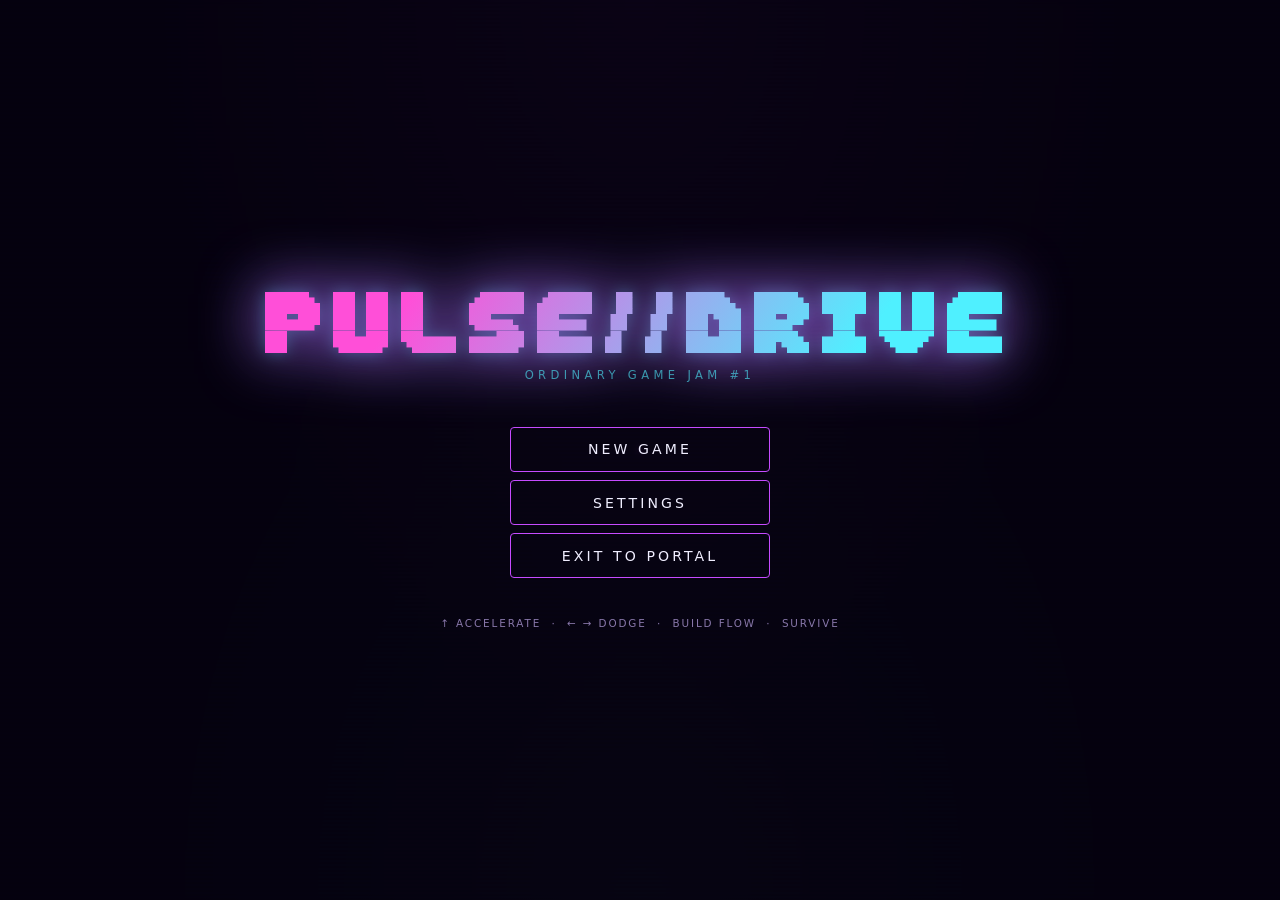
==== index.html @ c1e9ed29 "feat: Phase 7 — Polish pass SFX:   - Damage, die, near-miss, flow burst, checkpoint, upgrade pick,  " ====
<!doctype html>
<html lang="en">
<head>
  <meta charset="utf-8" />
  <meta name="viewport" content="width=device-width, initial-scale=1" />
  <title>Pulse//Drive</title>
  <link rel="stylesheet" href="style.css" />
</head>
<body>

  <!-- ── 3D canvas ──────────────────────────────────────────────────── -->
  <div id="game-container"></div>

  <!-- ── Full-screen overlays (not screens) ────────────────────────── -->
  <div id="damage-flash"></div>
  <div id="beat-bar"></div>
  <div id="hit-flash"></div>

  <!-- ── HUD ───────────────────────────────────────────────────────── -->
  <div id="hud" class="hidden">
    <div id="hud-hearts">
      <span class="heart full" id="h1">♥</span>
      <span class="heart full" id="h2">♥</span>
      <span class="heart full" id="h3">♥</span>
    </div>
    <div id="hud-score-wrap">
      <div id="hud-score">0 m</div>
      <div id="hud-combo"></div>
    </div>
    <div id="hud-username"></div>
    <div id="hud-speedo">62 MPH</div>
    <div id="hud-flow-wrap">
      <span id="hud-flow-label">FLOW</span>
      <div id="hud-flow-track">
        <div id="hud-flow-fill"></div>
      </div>
    </div>
    <div id="hud-lanes">
      <div class="lane-pip"        id="lp0"></div>
      <div class="lane-pip active" id="lp1"></div>
      <div class="lane-pip"        id="lp2"></div>
      <div class="lane-pip"        id="lp3"></div>
    </div>
    <div id="hud-hint">
      <img id="key-up"    src="assets/keys/arrowup_paper.png"    class="key-sprite" alt="↑">
      <span class="key-label">go</span>
      <img id="key-left"  src="assets/keys/arrowleft_paper.png"  class="key-sprite" alt="←">
      <img id="key-right" src="assets/keys/arrowright_paper.png" class="key-sprite" alt="→">
      <span class="key-label">dodge</span>
    </div>
  </div>

  <!-- ── Main Menu ─────────────────────────────────────────────────── -->
  <div id="screen-menu" class="screen">
    <div class="menu-brand">
      <h1 class="menu-title">PULSE//DRIVE</h1>
      <p class="menu-subtitle">Ordinary Game Jam #1</p>
    </div>
    <nav class="menu-nav">
      <button class="menu-btn" id="btn-new-game">New Game</button>
      <button class="menu-btn" id="btn-settings">Settings</button>
      <button class="menu-btn" id="btn-exit">Exit to Portal</button>
    </nav>
    <p class="menu-footer">↑ accelerate &nbsp;·&nbsp; ← → dodge &nbsp;·&nbsp; build flow &nbsp;·&nbsp; survive</p>
  </div>

  <!-- ── Settings Screen ───────────────────────────────────────────── -->
  <div id="screen-settings" class="screen hidden">
    <div class="modal-box">
      <h2>Settings</h2>
      <div class="setting-row">
        <span>Master Volume</span>
        <input type="range" id="sl-master" min="0" max="100" value="80">
      </div>
      <div class="setting-row">
        <span>Music Volume</span>
        <input type="range" id="sl-music" min="0" max="100" value="90">
      </div>
      <div class="setting-row" style="margin-top:1rem;justify-content:center;color:var(--muted);font-size:.72rem;letter-spacing:.14em">
        ← → SWITCH LANES
      </div>
      <button class="modal-close" id="settings-back">Back</button>
    </div>
  </div>

  <!-- ── Exit / Portal Screen ─────────────────────────────────────── -->
  <div id="screen-exit" class="screen hidden">
    <div class="modal-box">
      <h2>Exit to Portal</h2>
      <p id="exit-portal-name" style="color:var(--accent3);font-size:.88rem;letter-spacing:.12em;margin-bottom:0.6rem;text-transform:uppercase"></p>
      <p style="color:var(--muted);font-size:.80rem;letter-spacing:.06em;margin-bottom:1.6rem;line-height:1.6">
        You'll be sent to another game<br>in the jam with your score.
      </p>
      <button class="menu-btn" id="exit-go">Take the Portal</button>
      <button class="modal-close" id="exit-back" style="margin-top:.6rem">Back</button>
    </div>
  </div>

  <!-- ── Car Select ────────────────────────────────────────────────── -->
  <div id="screen-car-select" class="screen hidden">
    <div class="cs-title">Select Your Car</div>
    <div class="cs-row">
      <button class="cs-arrow" id="cs-prev">&#8592;</button>
      <div class="cs-preview" id="cs-preview-wrap">
        <div class="cs-load-overlay" id="cs-load-overlay" style="display:none">
          <div class="cs-spinner"></div>
        </div>
      </div>
      <button class="cs-arrow" id="cs-next">&#8594;</button>
    </div>
    <div class="cs-info">
      <div class="cs-name" id="cs-name">City Cruiser</div>
      <div class="cs-desc" id="cs-desc">Balanced · Reliable</div>
    </div>
    <div id="cs-stats"></div>
    <div class="cs-dots">
      <div class="cs-dot active"></div>
      <div class="cs-dot"></div>
      <div class="cs-dot"></div>
      <div class="cs-dot"></div>
      <div class="cs-dot"></div>
      <div class="cs-dot"></div>
      <div class="cs-dot"></div>
    </div>
    <button class="cs-select-btn" id="cs-select">Select &amp; Race</button>
    <button class="cs-back" id="cs-back">← Back to Menu</button>
  </div>

  <!-- ── Upgrade Screen ──────────────────────────────────────────────── -->
  <div id="screen-upgrade" class="screen hidden">
    <div class="upgrade-header">
      <div class="upgrade-dist" id="upgrade-dist">500 m</div>
      <h2 class="upgrade-title-text">CHECKPOINT</h2>
      <p class="upgrade-sub">choose your upgrade</p>
    </div>
    <div class="upgrade-cards" id="upgrade-cards"></div>
  </div>

  <!-- ── Game Over ─────────────────────────────────────────────────── -->
  <div id="screen-game-over" class="screen hidden">
    <div class="go-title">Game Over</div>
    <ul class="go-stats">
      <li>Distance     <span id="go-score">0 m</span></li>
      <li>Near Misses  <span id="go-combo">0</span></li>
      <li>Flow Bursts  <span id="go-hits">0</span></li>
      <li>Hits Taken   <span id="go-miss">0</span></li>
    </ul>
    <button class="menu-btn" id="go-menu">Back to Menu</button>
  </div>

  <!-- ── Runtime error display (remove after debugging) ───────────────────── -->
  <div id="js-error-overlay" style="display:none;position:fixed;inset:0;z-index:9999;background:rgba(0,0,0,0.96);color:#ff3355;font-family:monospace;font-size:13px;padding:2rem;white-space:pre-wrap;overflow:auto;"></div>
  <script>
    (function(){
      function showErr(msg){
        var el=document.getElementById('js-error-overlay');
        el.style.display='block';
        el.textContent+=(el.textContent?'\n---\n':'')+msg;
      }
      window.onerror=function(msg,src,line,col,err){
        showErr('JS Error: '+msg+'\n  at '+src+':'+line+':'+col+(err&&err.stack?'\n'+err.stack:''));
        return false;
      };
      window.addEventListener('unhandledrejection',function(e){
        var r=e.reason;
        showErr('Unhandled Rejection: '+(r&&r.stack?r.stack:r));
      });
    })();
  </script>

  <script src="portal.js"></script>
  <script type="module" src="game.js"></script>
</body>
</html>
---- style.css ----
/* ── Fonts ────────────────────────────────────────────────────────────────── */
@font-face {
  font-family: 'Buzzer11';
  src: url('assets/fonts/Buzzer11.ttf') format('truetype');
  font-display: swap;
}

/* ── Tokens ───────────────────────────────────────────────────────────────── */
:root {
  --bg:      #08040f;
  --accent:  #c64bff;
  --accent2: #ff4fd8;
  --accent3: #4ff0ff;
  --fg:      #f0eeff;
  --muted:   #8877aa;
  --danger:  #ff3355;
  --gold:    #ffcc00;
}

/* ── Reset ───────────────────────────────────────────────────────────────── */
*, *::before, *::after { box-sizing: border-box; margin: 0; padding: 0; }

html, body {
  height: 100%;
  overflow: hidden;
  background: var(--bg);
  color: var(--fg);
  font-family: ui-sans-serif, system-ui, -apple-system, sans-serif;
}

body {
  display: flex;
  align-items: center;
  justify-content: center;
  background:
    radial-gradient(ellipse at top,    rgba(198,75,255,0.15), transparent 55%),
    radial-gradient(ellipse at bottom, rgba(79,240,255,0.08), transparent 55%),
    var(--bg);
}

/* ── Game canvas ─────────────────────────────────────────────────────────── */
#game-container {
  position: relative;
  line-height: 0;
  border: 2px solid var(--accent);
  border-radius: 10px;
  box-shadow: 0 0 80px rgba(198,75,255,0.55), 0 0 160px rgba(198,75,255,0.18);
  overflow: hidden;
  max-width: 95vw;
  max-height: 85vh;
}

#game-container canvas,
#game-container .sl-canvas {
  display: block;
  max-width: 95vw;
  max-height: 85vh;
}

/* ── Damage flash overlay ────────────────────────────────────────────────── */
#damage-flash {
  position: fixed;
  inset: 0;
  background: rgba(220, 20, 20, 0);
  pointer-events: none;
  z-index: 90;
  transition: background 0.06s;
}

/* ── Beat bar ────────────────────────────────────────────────────────────── */
#beat-bar {
  position: fixed;
  top: 0;
  left: 0;
  width: 100%;
  height: 3px;
  background: transparent;
  z-index: 100;
  pointer-events: none;
  opacity: 0;
  transition: opacity 0.05s;
}

/* ── Screen overlay system ───────────────────────────────────────────────── */
.screen {
  position: fixed;
  inset: 0;
  display: flex;
  flex-direction: column;
  align-items: center;
  justify-content: center;
  z-index: 50;
  pointer-events: all;
  background: rgba(6, 2, 16, 0.82);
  backdrop-filter: blur(3px);
  -webkit-backdrop-filter: blur(3px);
}

.screen.hidden { display: none !important; }

/* ── Scanline texture over all screens ───────────────────────────────────── */
.screen::after {
  content: '';
  position: absolute;
  inset: 0;
  background: repeating-linear-gradient(
    to bottom,
    transparent,
    transparent 2px,
    rgba(0,0,0,0.06) 2px,
    rgba(0,0,0,0.06) 4px
  );
  pointer-events: none;
  z-index: 1;
}

/* Ensure content sits above scanlines */
.screen > * { position: relative; z-index: 2; }

/* ── Menu brand / title block ────────────────────────────────────────────── */
.menu-brand {
  text-align: center;
  margin-bottom: 2.8rem;
  animation: menuFadeUp 0.6s ease both;
}

.menu-title {
  font-family: 'Buzzer11', ui-sans-serif, system-ui, sans-serif;
  font-size: clamp(3rem, 7vw, 5.5rem);
  font-weight: 400;           /* Buzzer11 doesn't have weight variants */
  letter-spacing: 0.08em;
  text-transform: uppercase;
  line-height: 1;
  background: linear-gradient(125deg, var(--accent2) 20%, var(--accent3) 80%);
  -webkit-background-clip: text;
  -webkit-text-fill-color: transparent;
  background-clip: text;
  filter: drop-shadow(0 0 32px rgba(198,75,255,0.85))
          drop-shadow(0 0  8px rgba(79,240,255,0.4));
  animation: titlePulse 3.2s ease-in-out infinite;
}

@keyframes titlePulse {
  0%, 100% { filter: drop-shadow(0 0 32px rgba(198,75,255,0.85)) drop-shadow(0 0 8px rgba(79,240,255,0.4)); }
  50%       { filter: drop-shadow(0 0 48px rgba(255,79,216,1.0)) drop-shadow(0 0 16px rgba(79,240,255,0.7)); }
}

.menu-subtitle {
  font-size: 0.72rem;
  letter-spacing: 0.38em;
  text-transform: uppercase;
  color: var(--accent3);
  opacity: 0.6;
  margin-top: 0.55rem;
}

/* ── Menu nav ────────────────────────────────────────────────────────────── */
.menu-nav {
  display: flex;
  flex-direction: column;
  gap: 0.5rem;
  align-items: center;
  animation: menuFadeUp 0.6s 0.1s ease both;
}

.menu-btn {
  display: block;
  width: 260px;
  padding: 0.85rem 1.4rem;
  background: transparent;
  border: 1px solid var(--accent);
  color: var(--fg);
  font-size: 0.88rem;
  font-family: inherit;
  letter-spacing: 0.22em;
  text-transform: uppercase;
  cursor: pointer;
  transition: background 0.15s, box-shadow 0.15s, color 0.15s, transform 0.1s;
  border-radius: 4px;
  position: relative;
  overflow: hidden;
}

/* Shimmer sweep on hover */
.menu-btn::before {
  content: '';
  position: absolute;
  inset: 0;
  background: linear-gradient(90deg, transparent 0%, rgba(255,255,255,0.08) 50%, transparent 100%);
  transform: translateX(-100%);
  transition: transform 0.35s ease;
}

.menu-btn:hover::before,
.menu-btn:focus-visible::before {
  transform: translateX(100%);
}

.menu-btn:hover,
.menu-btn:focus-visible {
  background: var(--accent);
  box-shadow: 0 0 28px rgba(198,75,255,0.75), inset 0 0 12px rgba(255,255,255,0.05);
  color: #fff;
  transform: translateY(-2px);
  outline: none;
}

.menu-btn:active { transform: translateY(0px); }

.menu-btn:disabled {
  opacity: 0.32;
  cursor: default;
}

/* ── Menu footer hint ────────────────────────────────────────────────────── */
.menu-footer {
  margin-top: 2.4rem;
  font-size: 0.65rem;
  letter-spacing: 0.18em;
  text-transform: uppercase;
  color: var(--muted);
  opacity: 0.45;
  animation: menuFadeUp 0.6s 0.2s ease both;
}

/* ── Entrance animation ──────────────────────────────────────────────────── */
@keyframes menuFadeUp {
  from { opacity: 0; transform: translateY(18px); }
  to   { opacity: 1; transform: translateY(0); }
}

/* ── Car select screen ───────────────────────────────────────────────────── */
#screen-car-select { gap: 0; }

.cs-title {
  font-size: 0.75rem;
  letter-spacing: 0.3em;
  text-transform: uppercase;
  color: var(--accent3);
  margin-bottom: 1.4rem;
}

.cs-row {
  display: flex;
  align-items: center;
  gap: 1.2rem;
}

.cs-arrow {
  background: transparent;
  border: 1px solid var(--muted);
  color: var(--muted);
  width: 40px; height: 40px;
  font-size: 1.2rem;
  cursor: pointer;
  border-radius: 50%;
  transition: border-color 0.15s, color 0.15s, box-shadow 0.15s;
  flex-shrink: 0;
}

.cs-arrow:hover {
  border-color: var(--accent3);
  color: var(--accent3);
  box-shadow: 0 0 14px rgba(79,240,255,0.4);
}

.cs-preview {
  width: 360px;
  height: 240px;
  border: 1px solid rgba(79,240,255,0.4);
  border-radius: 10px;
  overflow: hidden;
  box-shadow: 0 0 36px rgba(79,240,255,0.22), inset 0 0 40px rgba(6,2,16,0.5);
  background: radial-gradient(ellipse at center, #12083a 0%, #06020f 100%);
}

.cs-preview canvas {
  display: block;
  width: 100%;
  height: 100%;
}

.cs-info {
  text-align: center;
  margin-top: 1rem;
  min-height: 3rem;
}

.cs-name {
  font-size: 1.25rem;
  font-weight: 700;
  letter-spacing: 0.1em;
  text-transform: uppercase;
  color: var(--fg);
}

.cs-desc {
  font-size: 0.75rem;
  letter-spacing: 0.08em;
  color: var(--muted);
  margin-top: 0.2rem;
}

.cs-dots {
  display: flex;
  gap: 0.4rem;
  justify-content: center;
  margin-top: 0.7rem;
}

.cs-dot {
  width: 7px; height: 7px;
  border-radius: 50%;
  background: var(--muted);
  transition: background 0.15s, box-shadow 0.15s;
}

.cs-dot.active {
  background: var(--accent3);
  box-shadow: 0 0 8px var(--accent3);
}

.cs-select-btn {
  margin-top: 1.2rem;
  padding: 0.8rem 3rem;
  background: var(--accent);
  border: none;
  color: #fff;
  font-size: 0.88rem;
  font-family: inherit;
  letter-spacing: 0.2em;
  text-transform: uppercase;
  cursor: pointer;
  border-radius: 4px;
  box-shadow: 0 0 22px rgba(198,75,255,0.5);
  transition: box-shadow 0.15s, transform 0.1s;
}

.cs-select-btn:hover {
  box-shadow: 0 0 36px rgba(198,75,255,0.8);
  transform: translateY(-1px);
}

.cs-back {
  margin-top: 0.9rem;
  background: transparent;
  border: none;
  color: var(--muted);
  font-size: 0.75rem;
  letter-spacing: 0.14em;
  text-transform: uppercase;
  cursor: pointer;
  text-decoration: underline;
  text-underline-offset: 3px;
}

.cs-back:hover { color: var(--fg); }

/* ── Car select: preview position needed for overlay ────────────────────── */
.cs-preview { position: relative; }

/* ── Car select: loading overlay ────────────────────────────────────────── */
.cs-load-overlay {
  position: absolute;
  inset: 0;
  display: flex;
  align-items: center;
  justify-content: center;
  background: rgba(6, 2, 16, 0.72);
  z-index: 10;
  border-radius: 10px;
}

.cs-spinner {
  width: 36px;
  height: 36px;
  border: 3px solid rgba(79,240,255,0.18);
  border-top-color: var(--accent3);
  border-radius: 50%;
  animation: spin 0.75s linear infinite;
}

@keyframes spin {
  to { transform: rotate(360deg); }
}

/* ── Car select: stat bars ───────────────────────────────────────────────── */
#cs-stats {
  width: 220px;
  margin-top: 0.85rem;
  display: flex;
  flex-direction: column;
  gap: 0.32rem;
}

.cs-stat-row {
  display: flex;
  align-items: center;
  gap: 0.6rem;
}

.cs-stat-label {
  font-size: 0.60rem;
  letter-spacing: 0.12em;
  text-transform: uppercase;
  color: var(--muted);
  width: 58px;
  text-align: right;
  flex-shrink: 0;
}

.cs-stat-track {
  flex: 1;
  height: 5px;
  background: rgba(255,255,255,0.07);
  border-radius: 3px;
  overflow: hidden;
  border: 1px solid rgba(255,255,255,0.05);
}

.cs-stat-fill {
  height: 100%;
  border-radius: 3px;
  transition: width 0.35s cubic-bezier(.4,0,.2,1);
}

/* ── HUD ─────────────────────────────────────────────────────────────────── */
#hud {
  position: fixed;
  inset: 0;
  z-index: 20;
  pointer-events: none;
}

#hud.hidden { display: none; }

#hud-hearts {
  position: absolute;
  top: 1rem;
  left: 1.2rem;
  display: flex;
  gap: 0.2rem;
}

.heart {
  font-size: 1.6rem;
  line-height: 1;
  transition: transform 0.1s, filter 0.2s;
}

.heart.full  { color: var(--danger); filter: drop-shadow(0 0 6px var(--danger)); }
.heart.half  { color: var(--danger); filter: drop-shadow(0 0 3px var(--danger)) grayscale(0.45) brightness(0.75); }
.heart.empty { color: #2a1a22; filter: none; }
.heart.pulse { transform: scale(1.35); }

#hud-score-wrap {
  position: absolute;
  top: 0.9rem;
  left: 50%;
  transform: translateX(-50%);
  text-align: center;
  pointer-events: none;
}

#hud-score {
  font-size: 1.55rem;
  font-weight: 700;
  font-variant-numeric: tabular-nums;
  letter-spacing: 0.06em;
  color: var(--fg);
  text-shadow: 0 0 12px rgba(198,75,255,0.6);
}

#hud-combo {
  font-size: 0.78rem;
  letter-spacing: 0.2em;
  color: var(--gold);
  text-shadow: 0 0 8px rgba(255,204,0,0.7);
  min-height: 1.1rem;
}

#hud-username {
  position: absolute;
  top: 1rem;
  right: 1.2rem;
  font-weight: 700;
  font-size: 0.95rem;
  color: var(--accent2);
  text-shadow: 0 0 10px var(--accent2);
}

#hud-speedo {
  position: absolute;
  bottom: 1.2rem;
  right: 1.8rem;
  font-family: ui-monospace, monospace;
  font-size: 1.6rem;
  font-weight: 700;
  color: #fff;
  text-shadow: 0 0 12px rgba(198,75,255,0.9);
  letter-spacing: 0.04em;
}

#hud-hint {
  position: absolute;
  bottom: 1.1rem;
  left: 50%;
  transform: translateX(-50%);
  display: flex;
  align-items: center;
  gap: 0.3rem;
  opacity: 0.72;
  white-space: nowrap;
}

.key-sprite {
  height: 22px;
  width: auto;
  image-rendering: pixelated;
  transition: filter 0.06s;
}

.key-sprite.pressed {
  filter: brightness(1.5) drop-shadow(0 0 4px var(--accent3));
}

.key-label {
  font-size: 0.62rem;
  letter-spacing: 0.12em;
  color: var(--muted);
  text-transform: uppercase;
  padding: 0 0.25rem;
}

/* ── Feedback flash (centre screen) ─────────────────────────────────────── */
#hit-flash {
  position: fixed;
  top: 50%;
  left: 50%;
  transform: translate(-50%, -50%);
  font-size: 1.6rem;
  font-weight: 800;
  letter-spacing: 0.14em;
  text-transform: uppercase;
  pointer-events: none;
  z-index: 60;
  opacity: 0;
  transition: opacity 0.05s;
}

#hit-flash.show    { opacity: 1; }
#hit-flash.perfect { color: var(--gold);   text-shadow: 0 0 16px var(--gold); }
#hit-flash.good    { color: var(--accent3); text-shadow: 0 0 14px var(--accent3); }
#hit-flash.miss    { color: #ff5555;        text-shadow: 0 0 12px #ff2222; }
#hit-flash.close   { color: var(--accent3); text-shadow: 0 0 18px var(--accent3), 0 0 32px rgba(79,240,255,0.5); }
#hit-flash.burst   { color: var(--gold);    text-shadow: 0 0 22px var(--gold), 0 0 44px rgba(255,204,0,0.6); font-size: 2rem; }
#hit-flash.zone    { color: var(--accent);  text-shadow: 0 0 18px var(--accent), 0 0 36px rgba(198,75,255,0.5); font-size: 1.1rem; letter-spacing: 0.28em; }

/* ── Game over screen ────────────────────────────────────────────────────── */
.go-title {
  font-family: 'Buzzer11', ui-sans-serif, system-ui, sans-serif;
  font-size: 3.8rem;
  letter-spacing: 0.12em;
  text-transform: uppercase;
  color: var(--danger);
  text-shadow: 0 0 40px rgba(255,51,85,0.7);
  margin-bottom: 1.8rem;
  animation: menuFadeUp 0.4s ease both;
}

.go-stats {
  list-style: none;
  margin-bottom: 2rem;
  text-align: center;
  animation: menuFadeUp 0.4s 0.1s ease both;
}

.go-stats li {
  font-size: 0.95rem;
  letter-spacing: 0.08em;
  color: var(--muted);
  margin: 0.35rem 0;
}

.go-stats li span {
  color: var(--fg);
  font-weight: 700;
  margin-left: 0.5rem;
}

/* ── Modal / sub-screen box ──────────────────────────────────────────────── */
.modal-box {
  background: rgba(12,6,28,0.96);
  border: 1px solid var(--accent);
  border-radius: 10px;
  padding: 2.2rem 2.8rem;
  min-width: 320px;
  text-align: center;
  box-shadow: 0 0 50px rgba(198,75,255,0.3);
  animation: menuFadeUp 0.3s ease both;
}

.modal-box h2 {
  font-size: 1.1rem;
  letter-spacing: 0.22em;
  text-transform: uppercase;
  color: var(--accent3);
  margin-bottom: 1.4rem;
}

.modal-close {
  margin-top: 1.4rem;
  background: transparent;
  border: 1px solid var(--muted);
  color: var(--muted);
  padding: 0.55rem 1.6rem;
  font-family: inherit;
  letter-spacing: 0.12em;
  font-size: 0.8rem;
  text-transform: uppercase;
  cursor: pointer;
  border-radius: 4px;
  transition: border-color 0.15s, color 0.15s;
}

.modal-close:hover { border-color: var(--fg); color: var(--fg); }

.setting-row {
  display: flex;
  justify-content: space-between;
  align-items: center;
  gap: 1.5rem;
  margin: 0.6rem 0;
  font-size: 0.82rem;
  color: var(--muted);
  letter-spacing: 0.06em;
}

.setting-row input[type=range] {
  accent-color: var(--accent);
  width: 130px;
}

/* ── Load game — no saves message ────────────────────────────────────────── */
.no-saves {
  color: var(--muted);
  font-size: 0.88rem;
  letter-spacing: 0.06em;
  margin-bottom: 1.2rem;
  line-height: 1.6;
}

/* ── Lane pip indicator ──────────────────────────────────────────────────── */
#hud-lanes {
  position: absolute;
  bottom: 1.2rem;
  left: 50%;
  transform: translateX(-50%);
  display: flex;
  gap: 0.35rem;
  align-items: center;
}

.lane-pip {
  width: 28px;
  height: 8px;
  border-radius: 3px;
  background: rgba(255,255,255,0.12);
  border: 1px solid rgba(255,255,255,0.18);
  transition: background 0.1s, box-shadow 0.1s, border-color 0.1s;
}

/* ── Flow meter ──────────────────────────────────────────────────────────── */
#hud-flow-wrap {
  position: absolute;
  bottom: 2.6rem;
  left: 50%;
  transform: translateX(-50%);
  display: flex;
  align-items: center;
  gap: 0.55rem;
  pointer-events: none;
}

#hud-flow-label {
  font-size: 0.58rem;
  letter-spacing: 0.22em;
  text-transform: uppercase;
  color: var(--accent3);
  opacity: 0.65;
  flex-shrink: 0;
}

#hud-flow-track {
  width: 130px;
  height: 5px;
  background: rgba(79,240,255,0.09);
  border: 1px solid rgba(79,240,255,0.18);
  border-radius: 3px;
  overflow: hidden;
}

#hud-flow-fill {
  height: 100%;
  width: 0%;
  background: var(--accent3);
  border-radius: 3px;
  transition: width 0.08s ease;
  box-shadow: 0 0 7px var(--accent3);
}

/* Burst state — gold glow + pulse */
#hud-flow-wrap.burst #hud-flow-label { color: var(--gold); opacity: 1; }
#hud-flow-wrap.burst #hud-flow-track { border-color: rgba(255,204,0,0.45); }
#hud-flow-wrap.burst #hud-flow-fill  {
  background: var(--gold);
  box-shadow: 0 0 12px var(--gold);
  animation: flowPulse 0.35s ease-in-out infinite alternate;
}

@keyframes flowPulse {
  from { box-shadow: 0 0 7px var(--gold); }
  to   { box-shadow: 0 0 22px var(--gold), 0 0 36px rgba(255,204,0,0.4); }
}

.lane-pip.active {
  background: var(--accent3);
  border-color: var(--accent3);
  box-shadow: 0 0 10px var(--accent3), 0 0 22px rgba(79,240,255,0.45);
}

/* ── Upgrade / Checkpoint screen ────────────────────────────────────────── */
#screen-upgrade {
  background: rgba(6, 2, 16, 0.80);
  backdrop-filter: blur(6px);
  -webkit-backdrop-filter: blur(6px);
}

.upgrade-header {
  text-align: center;
  margin-bottom: 2.2rem;
  animation: menuFadeUp 0.4s ease both;
}

.upgrade-dist {
  font-size: 0.68rem;
  letter-spacing: 0.32em;
  text-transform: uppercase;
  color: var(--accent3);
  opacity: 0.75;
  margin-bottom: 0.5rem;
}

.upgrade-title-text {
  font-family: 'Buzzer11', ui-sans-serif, system-ui, sans-serif;
  font-size: clamp(2rem, 4vw, 3rem);
  font-weight: 400;
  letter-spacing: 0.14em;
  text-transform: uppercase;
  background: linear-gradient(125deg, var(--accent2) 20%, var(--accent3) 80%);
  -webkit-background-clip: text;
  -webkit-text-fill-color: transparent;
  background-clip: text;
  filter: drop-shadow(0 0 20px rgba(198,75,255,0.7));
}

.upgrade-sub {
  font-size: 0.68rem;
  letter-spacing: 0.28em;
  text-transform: uppercase;
  color: var(--muted);
  margin-top: 0.4rem;
}

.upgrade-cards {
  display: flex;
  gap: 1.2rem;
  animation: menuFadeUp 0.4s 0.08s ease both;
}

.upgrade-card {
  width: 168px;
  padding: 1.6rem 1.1rem 1.4rem;
  background: rgba(12, 5, 28, 0.92);
  border: 1px solid var(--accent);
  border-radius: 8px;
  cursor: pointer;
  display: flex;
  flex-direction: column;
  align-items: center;
  gap: 0.6rem;
  transition: border-color 0.15s, box-shadow 0.15s, transform 0.12s, background 0.15s;
  position: relative;
  overflow: hidden;
}

.upgrade-card::before {
  content: '';
  position: absolute;
  inset: 0;
  background: linear-gradient(160deg, rgba(198,75,255,0.06), transparent 60%);
  opacity: 0;
  transition: opacity 0.15s;
}

.upgrade-card:hover::before { opacity: 1; }

.upgrade-card:hover {
  border-color: var(--accent3);
  box-shadow: 0 0 28px rgba(79,240,255,0.28), 0 0 6px rgba(79,240,255,0.15);
  transform: translateY(-4px);
  background: rgba(16, 7, 38, 0.95);
}

.upgrade-card:active { transform: translateY(-1px); }

.upgrade-icon {
  font-size: 2.4rem;
  line-height: 1;
  filter: drop-shadow(0 0 8px rgba(198,75,255,0.55));
}

.upgrade-name {
  font-size: 0.78rem;
  letter-spacing: 0.18em;
  text-transform: uppercase;
  color: var(--fg);
  font-weight: 600;
  text-align: center;
}

.upgrade-desc {
  font-size: 0.68rem;
  color: var(--muted);
  text-align: center;
  line-height: 1.55;
  letter-spacing: 0.04em;
}
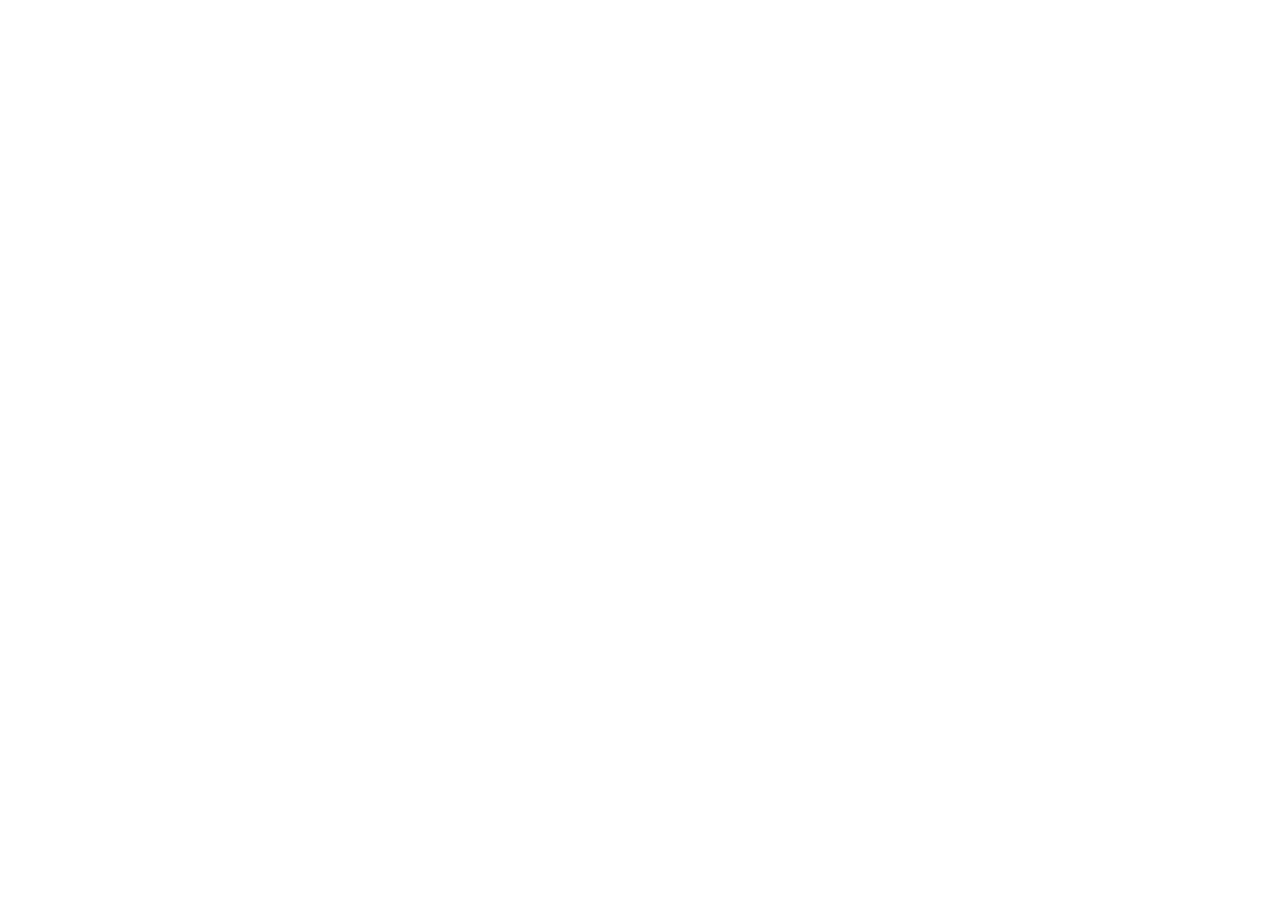
==== commit 10bf6f94: "Wipe Pulse//Drive — blank canvas for new RPG project Remove all racing game source, assets, music, b" ====
--- a/index.html
+++ b/index.html
@@ -3,170 +3,9 @@
 <head>
   <meta charset="utf-8" />
   <meta name="viewport" content="width=device-width, initial-scale=1" />
-  <title>Pulse//Drive</title>
-  <link rel="stylesheet" href="style.css" />
+  <title>Untitled RPG</title>
 </head>
 <body>
-
-  <!-- ── 3D canvas ──────────────────────────────────────────────────── -->
-  <div id="game-container"></div>
-
-  <!-- ── Full-screen overlays (not screens) ────────────────────────── -->
-  <div id="damage-flash"></div>
-  <div id="beat-bar"></div>
-  <div id="hit-flash"></div>
-
-  <!-- ── HUD ───────────────────────────────────────────────────────── -->
-  <div id="hud" class="hidden">
-    <div id="hud-hearts">
-      <span class="heart full" id="h1">♥</span>
-      <span class="heart full" id="h2">♥</span>
-      <span class="heart full" id="h3">♥</span>
-    </div>
-    <div id="hud-score-wrap">
-      <div id="hud-score">0 m</div>
-      <div id="hud-combo"></div>
-    </div>
-    <div id="hud-username"></div>
-    <div id="hud-speedo">62 MPH</div>
-    <div id="hud-flow-wrap">
-      <span id="hud-flow-label">FLOW</span>
-      <div id="hud-flow-track">
-        <div id="hud-flow-fill"></div>
-      </div>
-    </div>
-    <div id="hud-lanes">
-      <div class="lane-pip"        id="lp0"></div>
-      <div class="lane-pip active" id="lp1"></div>
-      <div class="lane-pip"        id="lp2"></div>
-      <div class="lane-pip"        id="lp3"></div>
-    </div>
-    <div id="hud-hint">
-      <img id="key-up"    src="assets/keys/arrowup_paper.png"    class="key-sprite" alt="↑">
-      <span class="key-label">go</span>
-      <img id="key-left"  src="assets/keys/arrowleft_paper.png"  class="key-sprite" alt="←">
-      <img id="key-right" src="assets/keys/arrowright_paper.png" class="key-sprite" alt="→">
-      <span class="key-label">dodge</span>
-    </div>
-  </div>
-
-  <!-- ── Main Menu ─────────────────────────────────────────────────── -->
-  <div id="screen-menu" class="screen">
-    <div class="menu-brand">
-      <h1 class="menu-title">PULSE//DRIVE</h1>
-      <p class="menu-subtitle">Ordinary Game Jam #1</p>
-    </div>
-    <nav class="menu-nav">
-      <button class="menu-btn" id="btn-new-game">New Game</button>
-      <button class="menu-btn" id="btn-settings">Settings</button>
-      <button class="menu-btn" id="btn-exit">Exit to Portal</button>
-    </nav>
-    <p class="menu-footer">↑ accelerate &nbsp;·&nbsp; ← → dodge &nbsp;·&nbsp; build flow &nbsp;·&nbsp; survive</p>
-  </div>
-
-  <!-- ── Settings Screen ───────────────────────────────────────────── -->
-  <div id="screen-settings" class="screen hidden">
-    <div class="modal-box">
-      <h2>Settings</h2>
-      <div class="setting-row">
-        <span>Master Volume</span>
-        <input type="range" id="sl-master" min="0" max="100" value="80">
-      </div>
-      <div class="setting-row">
-        <span>Music Volume</span>
-        <input type="range" id="sl-music" min="0" max="100" value="90">
-      </div>
-      <div class="setting-row" style="margin-top:1rem;justify-content:center;color:var(--muted);font-size:.72rem;letter-spacing:.14em">
-        ← → SWITCH LANES
-      </div>
-      <button class="modal-close" id="settings-back">Back</button>
-    </div>
-  </div>
-
-  <!-- ── Exit / Portal Screen ─────────────────────────────────────── -->
-  <div id="screen-exit" class="screen hidden">
-    <div class="modal-box">
-      <h2>Exit to Portal</h2>
-      <p id="exit-portal-name" style="color:var(--accent3);font-size:.88rem;letter-spacing:.12em;margin-bottom:0.6rem;text-transform:uppercase"></p>
-      <p style="color:var(--muted);font-size:.80rem;letter-spacing:.06em;margin-bottom:1.6rem;line-height:1.6">
-        You'll be sent to another game<br>in the jam with your score.
-      </p>
-      <button class="menu-btn" id="exit-go">Take the Portal</button>
-      <button class="modal-close" id="exit-back" style="margin-top:.6rem">Back</button>
-    </div>
-  </div>
-
-  <!-- ── Car Select ────────────────────────────────────────────────── -->
-  <div id="screen-car-select" class="screen hidden">
-    <div class="cs-title">Select Your Car</div>
-    <div class="cs-row">
-      <button class="cs-arrow" id="cs-prev">&#8592;</button>
-      <div class="cs-preview" id="cs-preview-wrap">
-        <div class="cs-load-overlay" id="cs-load-overlay" style="display:none">
-          <div class="cs-spinner"></div>
-        </div>
-      </div>
-      <button class="cs-arrow" id="cs-next">&#8594;</button>
-    </div>
-    <div class="cs-info">
-      <div class="cs-name" id="cs-name">City Cruiser</div>
-      <div class="cs-desc" id="cs-desc">Balanced · Reliable</div>
-    </div>
-    <div id="cs-stats"></div>
-    <div class="cs-dots">
-      <div class="cs-dot active"></div>
-      <div class="cs-dot"></div>
-      <div class="cs-dot"></div>
-      <div class="cs-dot"></div>
-      <div class="cs-dot"></div>
-      <div class="cs-dot"></div>
-      <div class="cs-dot"></div>
-    </div>
-    <button class="cs-select-btn" id="cs-select">Select &amp; Race</button>
-    <button class="cs-back" id="cs-back">← Back to Menu</button>
-  </div>
-
-  <!-- ── Upgrade Screen ──────────────────────────────────────────────── -->
-  <div id="screen-upgrade" class="screen hidden">
-    <div class="upgrade-header">
-      <div class="upgrade-dist" id="upgrade-dist">500 m</div>
-      <h2 class="upgrade-title-text">CHECKPOINT</h2>
-      <p class="upgrade-sub">choose your upgrade</p>
-    </div>
-    <div class="upgrade-cards" id="upgrade-cards"></div>
-  </div>
-
-  <!-- ── Game Over ─────────────────────────────────────────────────── -->
-  <div id="screen-game-over" class="screen hidden">
-    <div class="go-title">Game Over</div>
-    <ul class="go-stats">
-      <li>Distance     <span id="go-score">0 m</span></li>
-      <li>Near Misses  <span id="go-combo">0</span></li>
-      <li>Flow Bursts  <span id="go-hits">0</span></li>
-      <li>Hits Taken   <span id="go-miss">0</span></li>
-    </ul>
-    <button class="menu-btn" id="go-menu">Back to Menu</button>
-  </div>
-
-  <!-- ── Runtime error display (remove after debugging) ───────────────────── -->
-  <div id="js-error-overlay" style="display:none;position:fixed;inset:0;z-index:9999;background:rgba(0,0,0,0.96);color:#ff3355;font-family:monospace;font-size:13px;padding:2rem;white-space:pre-wrap;overflow:auto;"></div>
-  <script>
-    (function(){
-      function showErr(msg){
-        var el=document.getElementById('js-error-overlay');
-        el.style.display='block';
-        el.textContent+=(el.textContent?'\n---\n':'')+msg;
-      }
-      window.onerror=function(msg,src,line,col,err){
-        showErr('JS Error: '+msg+'\n  at '+src+':'+line+':'+col+(err&&err.stack?'\n'+err.stack:''));
-        return false;
-      };
-      window.addEventListener('unhandledrejection',function(e){
-        var r=e.reason;
-        showErr('Unhandled Rejection: '+(r&&r.stack?r.stack:r));
-      });
-    })();
-  </script>
 
   <script src="portal.js"></script>
   <script type="module" src="game.js"></script>
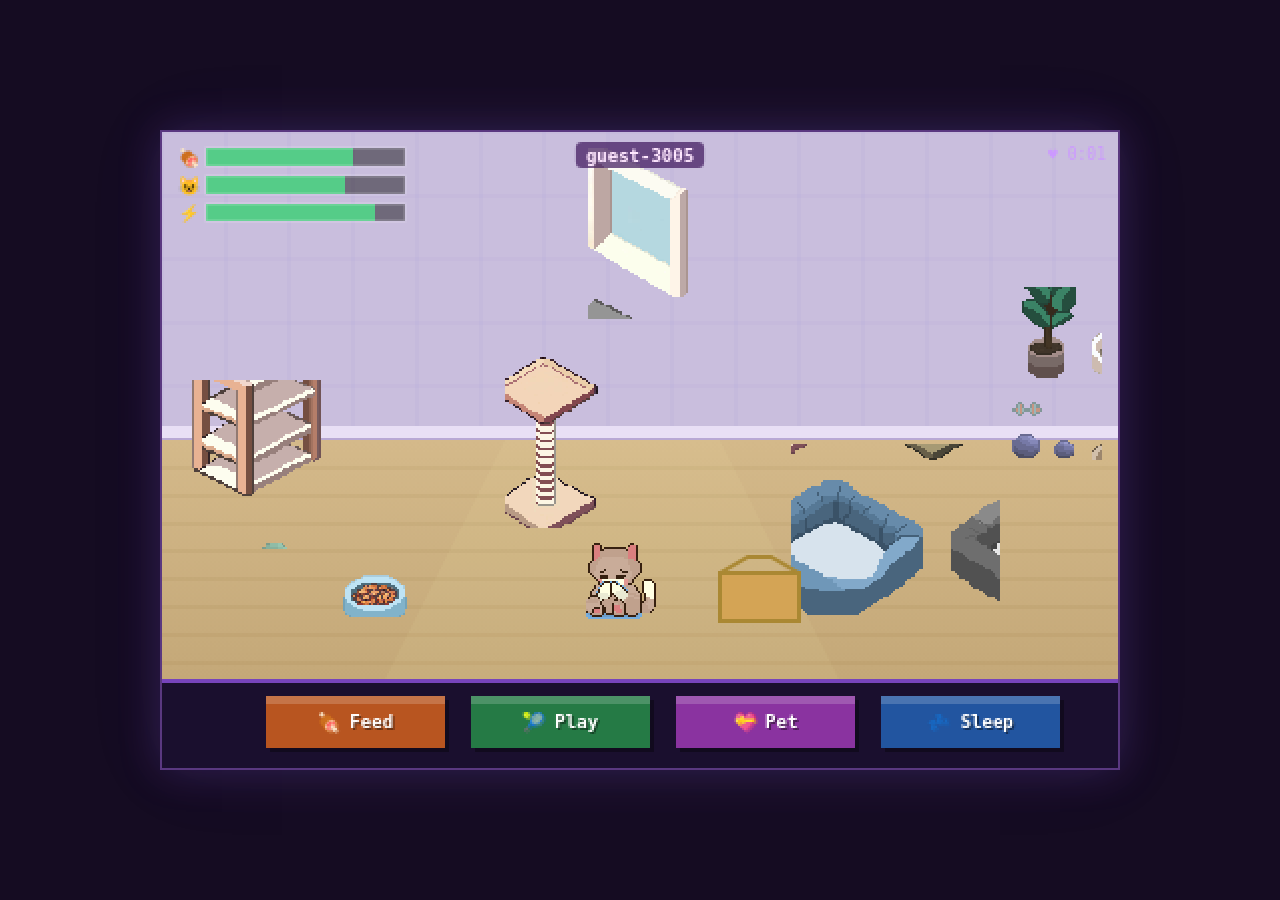
==== commit bf371595: "feat: Cozy Cat — virtual pet care game Fresh start from blank canvas. A Tamagotchi-style browser gam" ====
--- a/index.html
+++ b/index.html
@@ -3,11 +3,12 @@
 <head>
   <meta charset="utf-8" />
   <meta name="viewport" content="width=device-width, initial-scale=1" />
-  <title>Untitled RPG</title>
+  <title>Cozy Cat</title>
+  <link rel="stylesheet" href="style.css" />
 </head>
 <body>
-
+  <canvas id="c"></canvas>
   <script src="portal.js"></script>
-  <script type="module" src="game.js"></script>
+  <script src="game.js"></script>
 </body>
 </html>
--- a/style.css
+++ b/style.css
@@ -0,0 +1,25 @@
+*, *::before, *::after { box-sizing: border-box; margin: 0; padding: 0; }
+
+html, body {
+  width: 100%; height: 100%;
+  background: #150c22;
+  display: flex;
+  align-items: center;
+  justify-content: center;
+  overflow: hidden;
+}
+
+canvas {
+  /* Logical size: 480×320 — displayed at 2× */
+  width: 960px;
+  height: 640px;
+  image-rendering: pixelated;
+  image-rendering: crisp-edges;
+  border: 2px solid #5a3880;
+  box-shadow: 0 0 40px #a070ff33, 0 0 80px #6030c011;
+  cursor: pointer;
+}
+
+@media (max-height: 660px), (max-width: 980px) {
+  canvas { width: 480px; height: 320px; }
+}
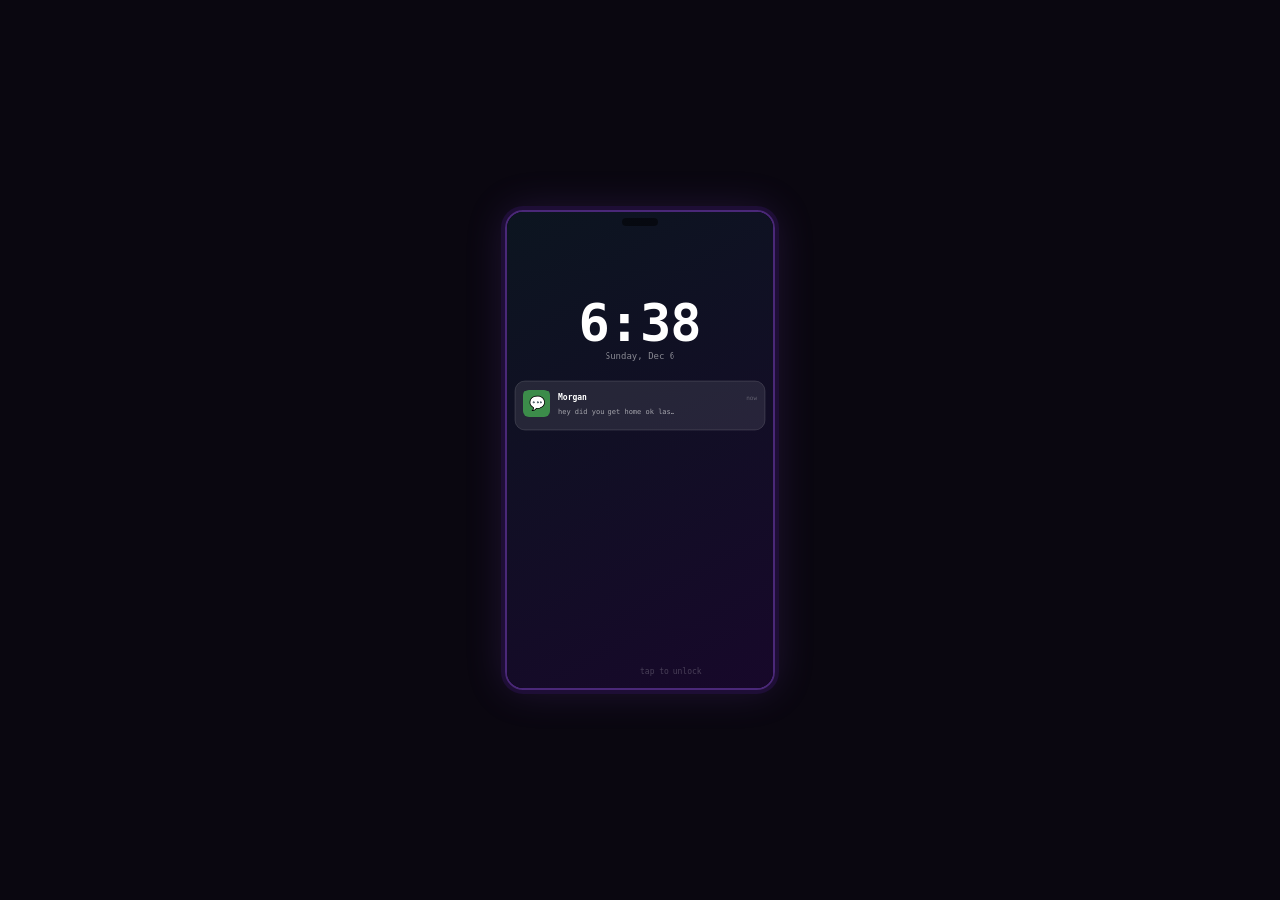
==== commit 32ffe172: "Rename game to Read Receipts Co-Authored-By: Claude Sonnet 4.6 <noreply@anthropic.com>" ====
--- a/index.html
+++ b/index.html
@@ -3,7 +3,7 @@
 <head>
   <meta charset="utf-8" />
   <meta name="viewport" content="width=device-width, initial-scale=1" />
-  <title>Cozy Cat</title>
+  <title>Read Receipts</title>
   <link rel="stylesheet" href="style.css" />
 </head>
 <body>
--- a/style.css
+++ b/style.css
@@ -2,24 +2,43 @@
 
 html, body {
   width: 100%; height: 100%;
-  background: #150c22;
+  background: #0a0710;
   display: flex;
   align-items: center;
   justify-content: center;
   overflow: hidden;
 }
 
+/* Phone body glow behind the canvas */
+body::before {
+  content: '';
+  position: fixed;
+  width: 300px; height: 560px;
+  background: #1e0e36;
+  border-radius: 44px;
+  box-shadow:
+    0 0 0 6px #2a1448,
+    0 0 0 8px #3a1a60,
+    0 0 60px #7040c044,
+    0 0 120px #4020a022;
+  pointer-events: none;
+}
+
 canvas {
-  /* Logical size: 480×320 — displayed at 2× */
-  width: 960px;
-  height: 640px;
+  /* Logical size: 270×480 — portrait phone — displayed at 2× */
+  width: 540px;
+  height: 960px;
   image-rendering: pixelated;
   image-rendering: crisp-edges;
-  border: 2px solid #5a3880;
-  box-shadow: 0 0 40px #a070ff33, 0 0 80px #6030c011;
+  border-radius: 36px;
+  border: 2px solid #4a2878;
+  box-shadow: 0 0 0 4px #1e0e36, 0 0 40px #8050cc33;
   cursor: pointer;
+  position: relative;
 }
 
-@media (max-height: 660px), (max-width: 980px) {
-  canvas { width: 480px; height: 320px; }
+@media (max-height: 1000px), (max-width: 560px) {
+  canvas        { width: 270px; height: 480px; border-radius: 18px; }
+  body::before  { width: 150px; height: 280px; border-radius: 22px;
+                  box-shadow: 0 0 0 3px #2a1448, 0 0 0 4px #3a1a60, 0 0 30px #7040c044; }
 }
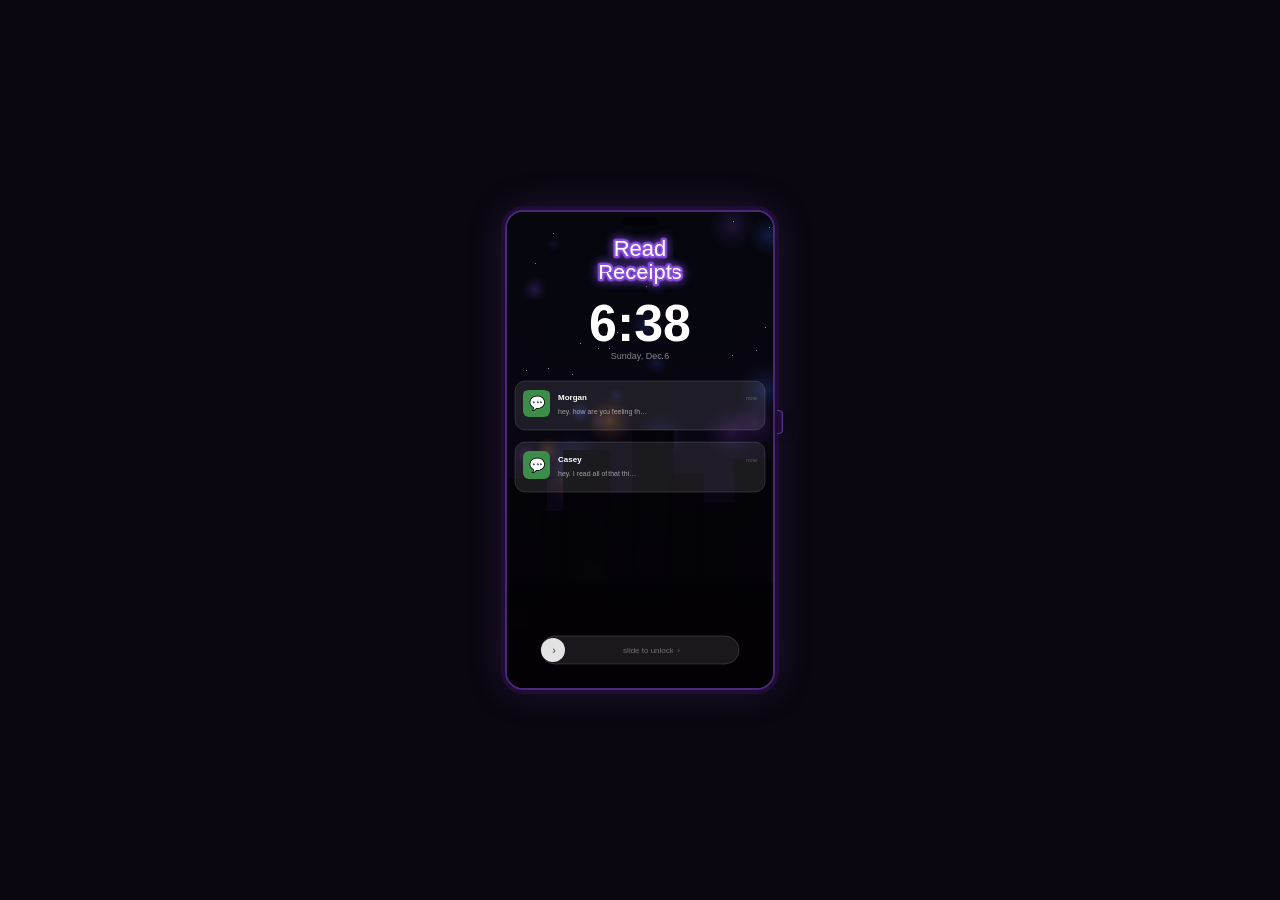
==== commit aa19ec3b: "Add power button outside canvas with lobby-return confirmation dialog - HTML button element position" ====
--- a/index.html
+++ b/index.html
@@ -8,6 +8,7 @@
 </head>
 <body>
   <canvas id="c"></canvas>
+  <button id="power-btn" title="Return to lobby" aria-label="Return to lobby"></button>
   <script src="portal.js"></script>
   <script src="game.js"></script>
 </body>
--- a/style.css
+++ b/style.css
@@ -37,8 +37,35 @@
   position: relative;
 }
 
+/* Power button — sits just outside the right canvas border */
+#power-btn {
+  position: fixed;
+  left: calc(50% + 272px);
+  top: calc(50% - 80px);
+  width: 8px;
+  height: 32px;
+  background: #1e0e36;
+  border: 1px solid rgba(110,60,175,0.7);
+  border-left: none;
+  border-radius: 0 4px 4px 0;
+  cursor: pointer;
+  box-shadow: 2px 0 8px rgba(0,0,0,0.5), inset -1px 0 0 rgba(255,255,255,0.06);
+  padding: 0;
+  outline: none;
+  transition: background 0.1s, transform 0.08s;
+  z-index: 10;
+}
+#power-btn:hover  { background: #2a1448; }
+#power-btn:active { transform: translateX(2px); background: #150a20; }
+
 @media (max-height: 1000px), (max-width: 560px) {
   canvas        { width: 270px; height: 480px; border-radius: 18px; }
   body::before  { width: 150px; height: 280px; border-radius: 22px;
                   box-shadow: 0 0 0 3px #2a1448, 0 0 0 4px #3a1a60, 0 0 30px #7040c044; }
+  #power-btn {
+    left: calc(50% + 137px);
+    top: calc(50% - 40px);
+    width: 6px;
+    height: 24px;
+  }
 }
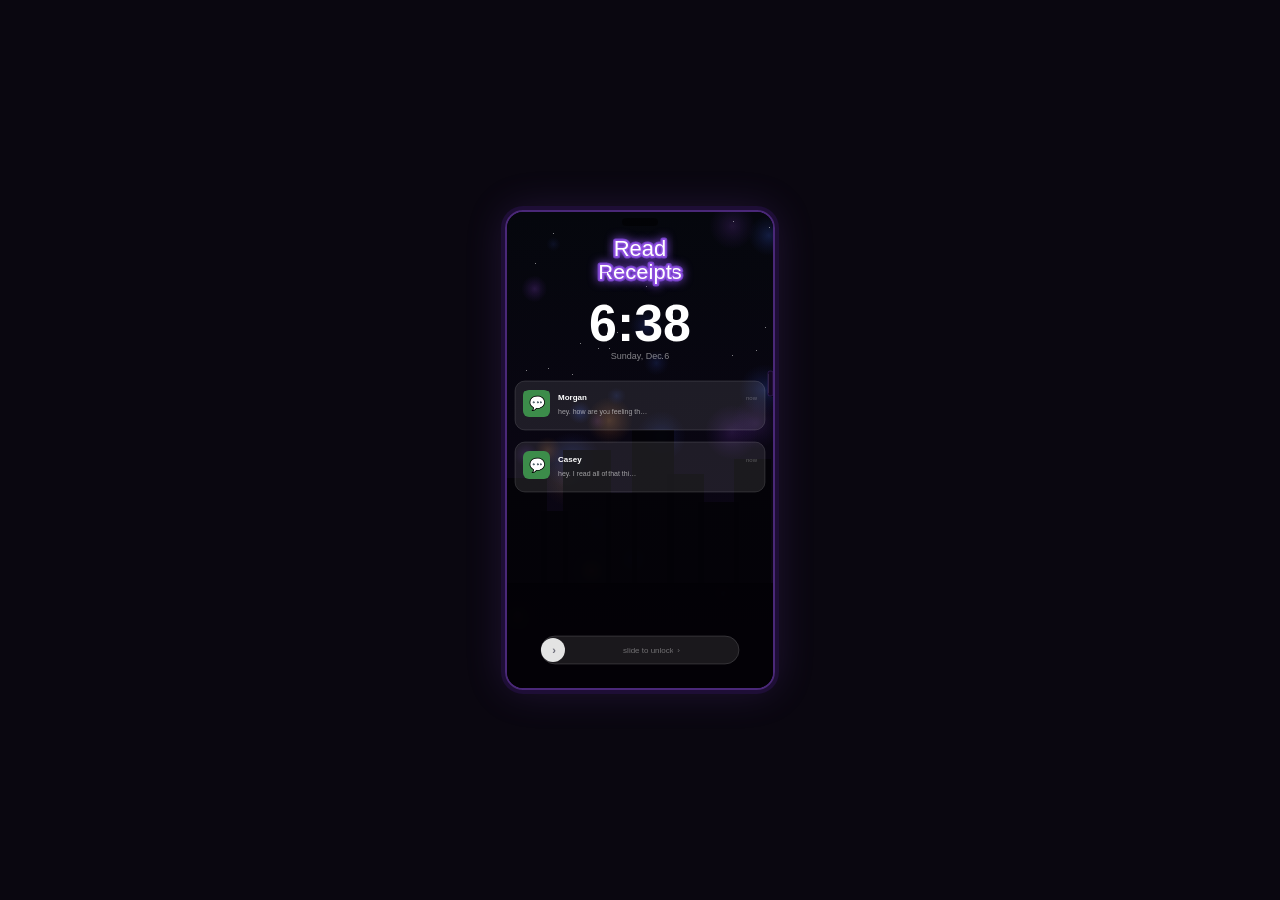
==== commit 2477cf60: "Revert "Add power button outside canvas with lobby-return confirmation dialog" This reverts commit a" ====
--- a/index.html
+++ b/index.html
@@ -8,7 +8,6 @@
 </head>
 <body>
   <canvas id="c"></canvas>
-  <button id="power-btn" title="Return to lobby" aria-label="Return to lobby"></button>
   <script src="portal.js"></script>
   <script src="game.js"></script>
 </body>
--- a/style.css
+++ b/style.css
@@ -37,35 +37,8 @@
   position: relative;
 }
 
-/* Power button — sits just outside the right canvas border */
-#power-btn {
-  position: fixed;
-  left: calc(50% + 272px);
-  top: calc(50% - 80px);
-  width: 8px;
-  height: 32px;
-  background: #1e0e36;
-  border: 1px solid rgba(110,60,175,0.7);
-  border-left: none;
-  border-radius: 0 4px 4px 0;
-  cursor: pointer;
-  box-shadow: 2px 0 8px rgba(0,0,0,0.5), inset -1px 0 0 rgba(255,255,255,0.06);
-  padding: 0;
-  outline: none;
-  transition: background 0.1s, transform 0.08s;
-  z-index: 10;
-}
-#power-btn:hover  { background: #2a1448; }
-#power-btn:active { transform: translateX(2px); background: #150a20; }
-
 @media (max-height: 1000px), (max-width: 560px) {
   canvas        { width: 270px; height: 480px; border-radius: 18px; }
   body::before  { width: 150px; height: 280px; border-radius: 22px;
                   box-shadow: 0 0 0 3px #2a1448, 0 0 0 4px #3a1a60, 0 0 30px #7040c044; }
-  #power-btn {
-    left: calc(50% + 137px);
-    top: calc(50% - 40px);
-    width: 6px;
-    height: 24px;
-  }
 }
